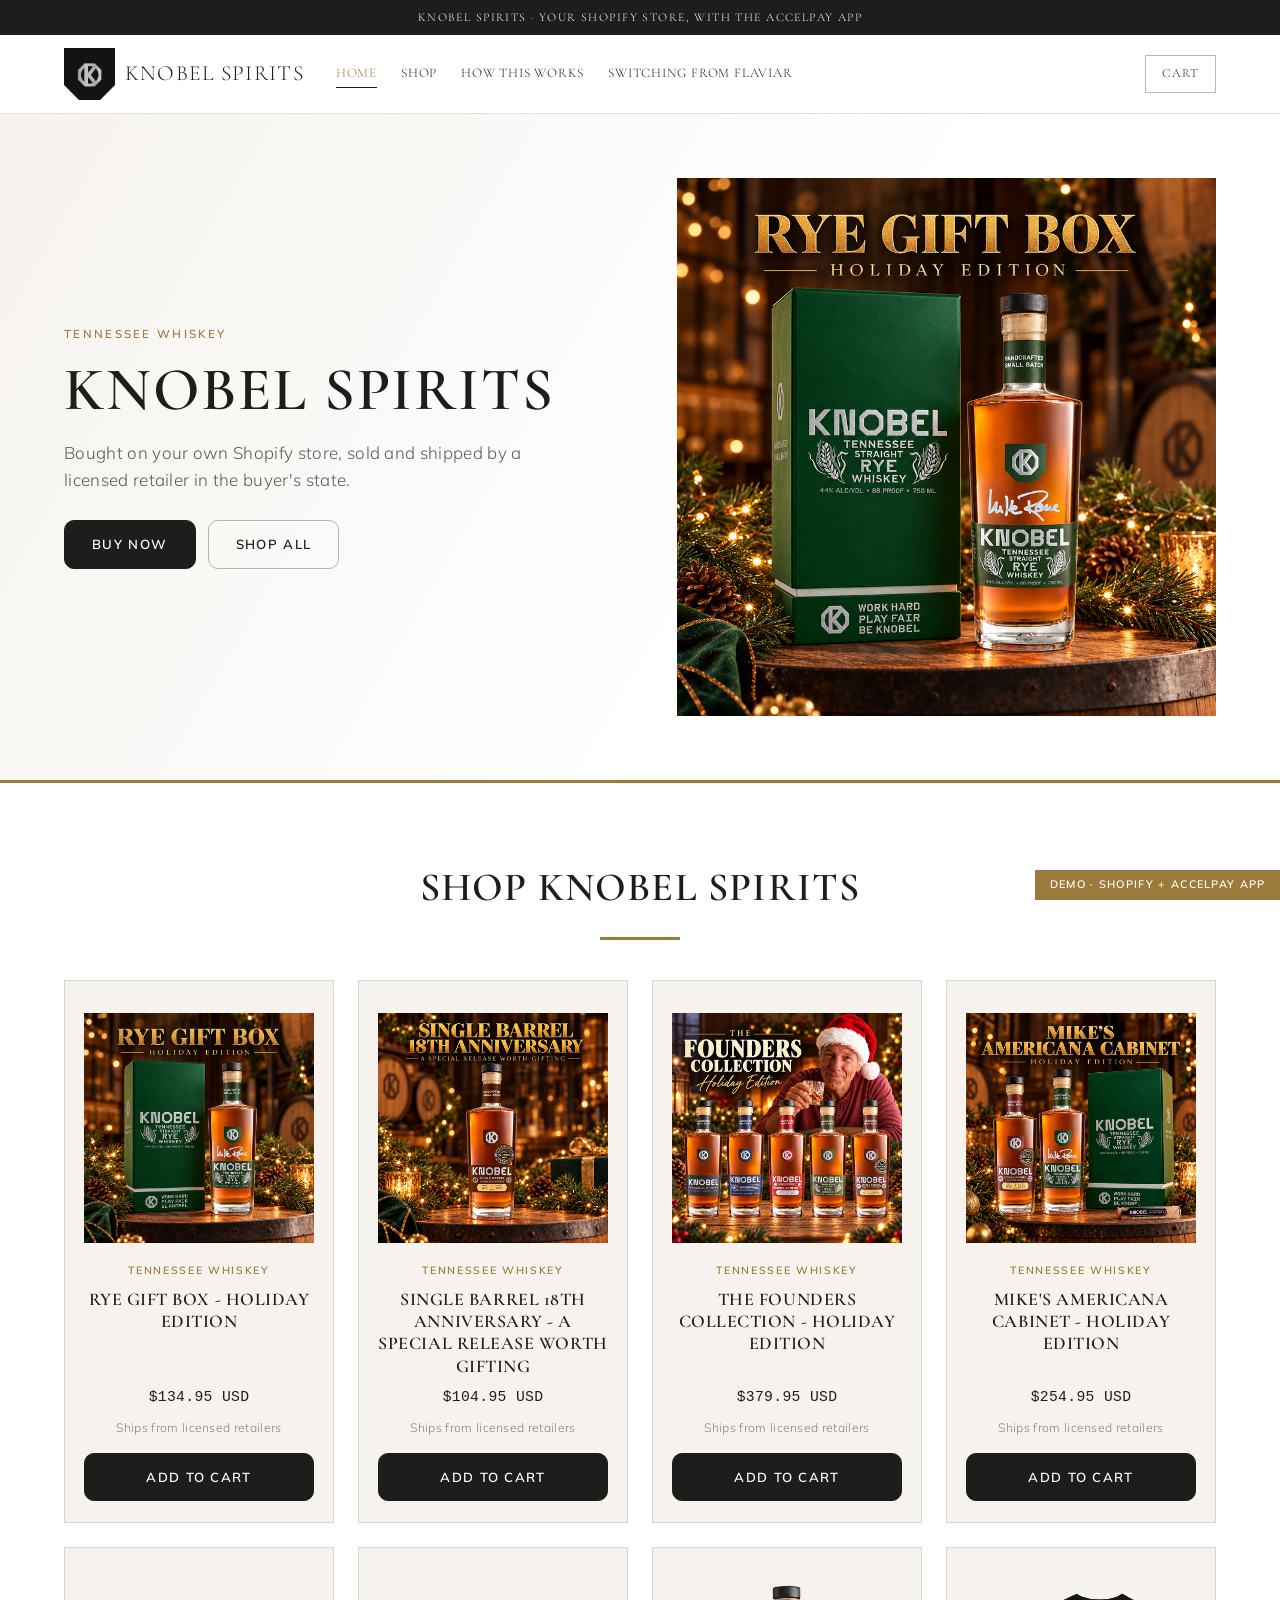
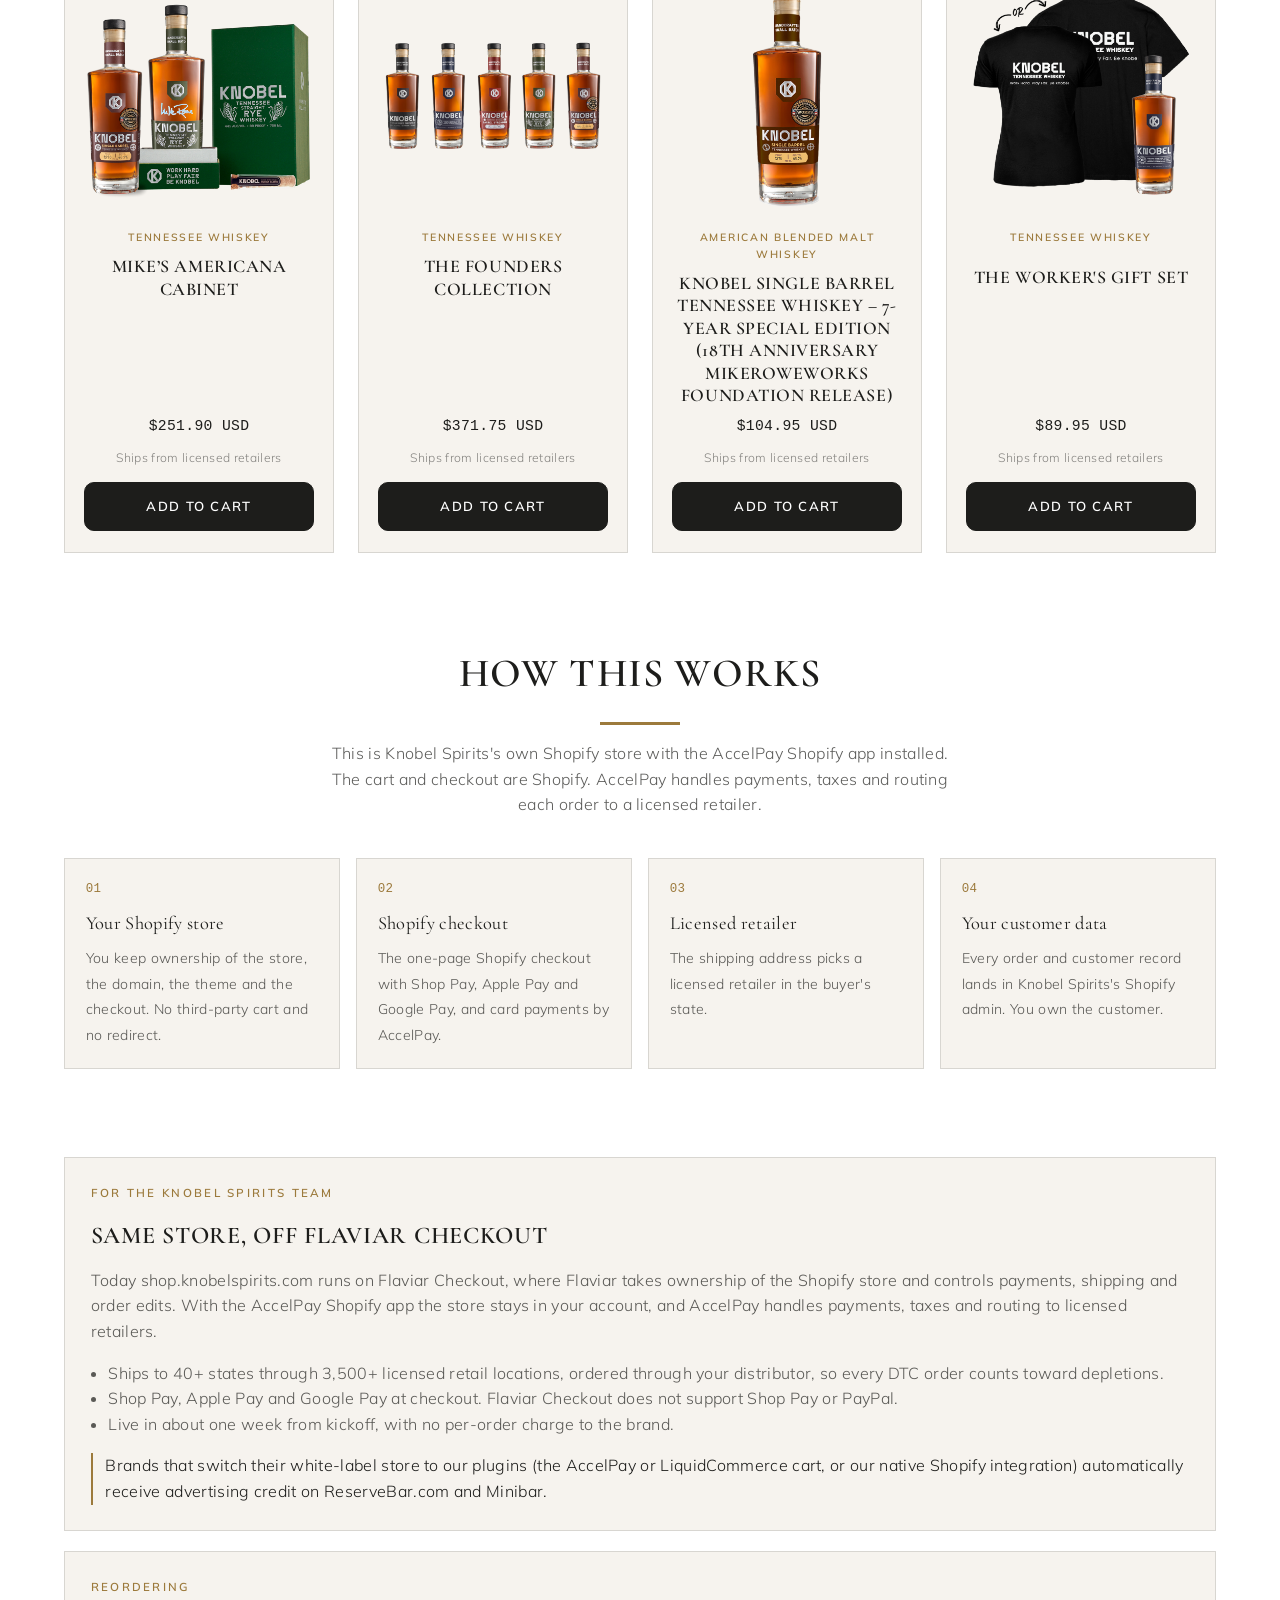
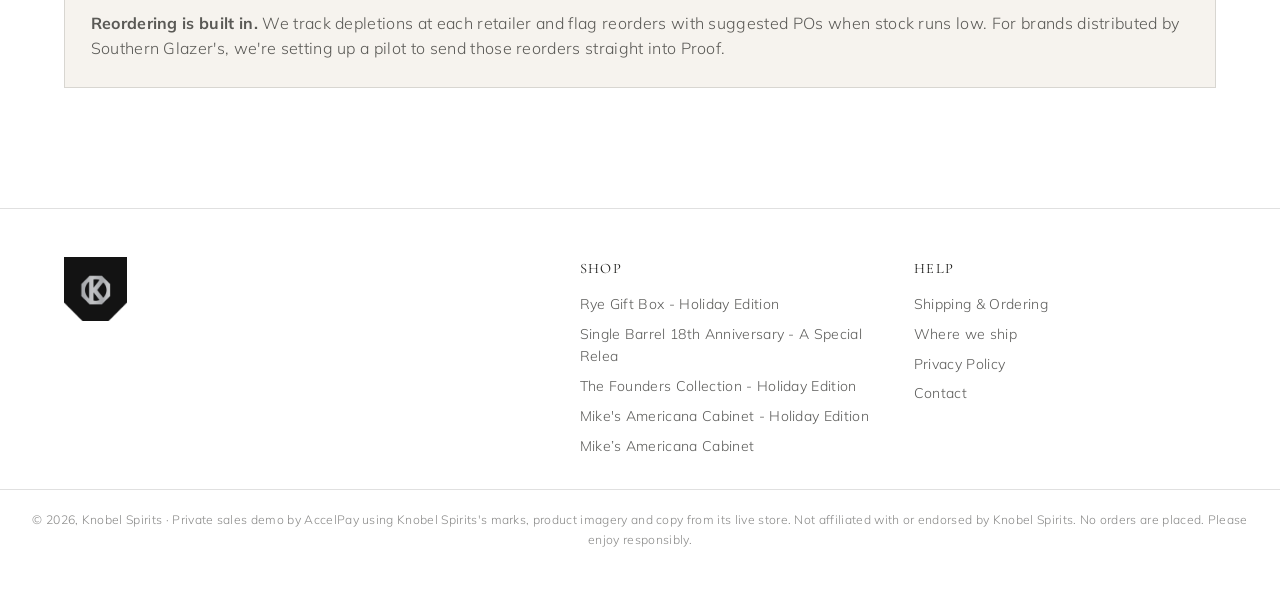
==== index.html @ a83100c0 "Flaviar switch demo, Nov 2026" ====
<!doctype html>
<html lang="en">
<head>
<meta charset="utf-8">
<meta name="viewport" content="width=device-width,initial-scale=1">
<title>Knobel Spirits | AccelPay demo</title>
<meta name="robots" content="noindex,nofollow">
<link rel="icon" href="assets/logo.png">
<link rel="preconnect" href="https://fonts.googleapis.com">
<link rel="preconnect" href="https://fonts.gstatic.com" crossorigin>
<link rel="stylesheet" href="https://fonts.googleapis.com/css2?family=Cormorant+Garamond:wght@500;600;700&family=Mulish:wght@300;400;600;700&display=swap">
<link rel="stylesheet" href="styles.css?v=1">
</head>
<body>
<div class="announce">Knobel Spirits &middot; your Shopify store, with the AccelPay app</div>
<header class="top">
  <div class="hdr">
    <a href="index.html" class="brand-link"><img class="logo" src="assets/logo.png" alt="Knobel Spirits"><span class="wordmark">Knobel Spirits</span></a>
    <nav class="main">
      <a href="index.html" aria-current="page">Home</a><a href="index.html#shop">Shop</a><a href="index.html#how">How this works</a><a href="index.html#switch">Switching from Flaviar</a>
    </nav>
    <div class="hdr-actions">
      <button class="burger" id="burger" aria-label="Menu">&#9776;</button>
      <button class="cart-pill" data-cart-toggle aria-label="Open cart">
        <span class="lbl">Cart</span>
        <span class="count" data-cart-count hidden>0</span>
      </button>
    </div>
  </div>
</header>

<section class="hero">
  <div class="hero-inner">
    <div>
      <div class="eyebrow">Tennessee whiskey</div>
      <h1>Knobel Spirits</h1>
      <p> Bought on your own Shopify store, sold and shipped by a licensed retailer in the buyer's state.</p>
      <div style="display:flex;gap:.75rem;flex-wrap:wrap"><a class="btn" href="product.html?p=rye-gift-box-holiday-edition-1">Buy now</a><a class="btn ghost" href="#shop">Shop all</a></div>
    </div>
    <div class="shot"><img src="assets/p-rye-gift-box-holiday-edition-1.png" alt="Rye Gift Box - Holiday Edition"></div>
  </div>
</section>

<section class="band" id="shop">
  <div class="section-head">
    <h2>Shop Knobel Spirits</h2>
    <div class="rule"></div>
    <p style="font-size:.9rem;color:var(--muted)"></p>
  </div>
  <div class="grid" id="collection-grid"></div>
</section>

<section class="band" id="how" style="padding-top:1rem">
  <div class="section-head">
    <h2>How this works</h2>
    <div class="rule"></div>
    <p>This is Knobel Spirits's own Shopify store with the AccelPay Shopify app installed. The cart and checkout are Shopify. AccelPay handles payments, taxes and routing each order to a licensed retailer.</p>
  </div>
  <div class="how">
    <div class="step"><span class="n">01</span><b>Your Shopify store</b><span>You keep ownership of the store, the domain, the theme and the checkout. No third-party cart and no redirect.</span></div>
    <div class="step"><span class="n">02</span><b>Shopify checkout</b><span>The one-page Shopify checkout with Shop Pay, Apple Pay and Google Pay, and card payments by AccelPay.</span></div>
    <div class="step"><span class="n">03</span><b>Licensed retailer</b><span>The shipping address picks a licensed retailer in the buyer's state.</span></div>
    <div class="step"><span class="n">04</span><b>Your customer data</b><span>Every order and customer record lands in Knobel Spirits's Shopify admin. You own the customer.</span></div>
  </div>
</section>

<section class="band" id="switch" style="padding-top:1rem">
  <div class="panel">
    <div class="eyebrow">For the Knobel Spirits team</div>
    <h2>Same store, off Flaviar Checkout</h2>
    <p style="margin:0 0 1rem">Today shop.knobelspirits.com runs on Flaviar Checkout, where Flaviar takes ownership of the Shopify store and controls payments, shipping and order edits. With the AccelPay Shopify app the store stays in your account, and AccelPay handles payments, taxes and routing to licensed retailers.</p>
    <ul style="margin:0 0 1rem;padding-left:1.1rem"><li>Ships to 40+ states through 3,500+ licensed retail locations, ordered through your distributor, so every DTC order counts toward depletions.</li><li>Shop Pay, Apple Pay and Google Pay at checkout. Flaviar Checkout does not support Shop Pay or PayPal.</li><li>Live in about one week from kickoff, with no per-order charge to the brand.</li></ul>
    <p class="credit">Brands that switch their white-label store to our plugins (the AccelPay or LiquidCommerce cart, or our native Shopify integration) automatically receive advertising credit on ReserveBar.com and Minibar.</p>
  </div>
  <div class="panel">
    <div class="eyebrow">Reordering</div>
    <p style="margin:0" class="reorder"><b>Reordering is built in.</b> We track depletions at each retailer and flag reorders with suggested POs when stock runs low. For brands distributed by Southern Glazer's, we're setting up a pilot to send those reorders straight into Proof.</p>
  </div>
</section>
<footer class="site">
  <div class="ft">
    <div>
      <img src="assets/logo.png" alt="Knobel Spirits" style="height:64px;width:auto">
      <p style="font-size:.86rem;margin-top:1rem;max-width:24rem;color:var(--muted)"></p>
    </div>
    <div><h4>Shop</h4><ul><li><a href="product.html?p=rye-gift-box-holiday-edition-1">Rye Gift Box - Holiday Edition</a></li><li><a href="product.html?p=single-barrel-18th-anniversary-a-special">Single Barrel 18th Anniversary - A Special Relea</a></li><li><a href="product.html?p=the-founders-collection-holiday-edition-">The Founders Collection - Holiday Edition</a></li><li><a href="product.html?p=mikes-americana-cabinet-holiday-edition-">Mike&#x27;s Americana Cabinet - Holiday Edition</a></li><li><a href="product.html?p=mike-s-americana-cabinet">Mike’s Americana Cabinet</a></li></ul></div>
    <div><h4>Help</h4><ul>
      <li><a href="index.html#how">Shipping &amp; Ordering</a></li>
      <li><a href="index.html#how">Where we ship</a></li>
      <li><a href="#">Privacy Policy</a></li>
      <li><a href="#">Contact</a></li></ul></div>
  </div>
  <div class="legal-row">
    &copy; 2026, Knobel Spirits &middot; Private sales demo by AccelPay using Knobel Spirits's marks, product imagery and copy from its live store. Not affiliated with or endorsed by Knobel Spirits.
    No orders are placed. Please enjoy responsibly.
  </div>
</footer>

<div class="scrim" id="scrim"></div>
<aside class="drawer" id="drawer" aria-label="Your cart">
  <div class="dh"><h2>Your cart</h2><button class="x" id="drawer-close" aria-label="Close">&times;</button></div>
  <div class="cols"><span>Product</span><span>Total</span></div>
  <div class="items" id="drawer-items"></div>
  <div class="df" id="drawer-foot"></div>
</aside>
<div class="ribbon">Demo &middot; Shopify + AccelPay app</div>
<script src="data.js?v=1"></script>
<script src="app.js?v=1"></script>
</body>
</html>
---- styles.css ----
/* Knobel Spirits x AccelPay demo. Base: woodsonwhiskey-accelpay-demo. */

:root {
  --black: #ffffff; --panel: #f6f3ee; --panel-2: #ece7df; --ink: #1d1d1b;
  --muted: rgba(29,29,27,.72); --muted-2: rgba(29,29,27,.52); --line: rgba(0,0,0,.12); --line-2: rgba(0,0,0,.28);
  --gold: #1d1d1b; --gold-hi: #9c7a3c; --gold-soft: rgba(0,0,0,.05); --green: #2f6b4f; --red: #c00000;
  --head: #1d1d1b; --btn-ink: #ffffff; --img-bg: #f6f3ee; --drawer-bg: #ffffff; --ann-bg: #1d1d1b; --ann-ink: #ffffff; --co-head-bg: #ffffff;
  --serif: "Cormorant Garamond", Georgia, serif; --sans: "Mulish", -apple-system, BlinkMacSystemFont, "Helvetica Neue", Arial, sans-serif;
  --mono: ui-monospace, SFMono-Regular, Menlo, monospace; --maxw: 1200px; --btn-radius: 10px;
  --cart-glyph: url("data:image/svg+xml;utf8,<svg xmlns='http://www.w3.org/2000/svg' viewBox='0 0 24 24' fill='none' stroke='black' stroke-width='2' stroke-linecap='round' stroke-linejoin='round'><path d='M6 2 3 6v14a2 2 0 0 0 2 2h14a2 2 0 0 0 2-2V6l-3-4z'/><path d='M3 6h18'/><path d='M16 10a4 4 0 0 1-8 0'/></svg>");
}

* { box-sizing: border-box; }
html { scroll-behavior: smooth; }
body {
  margin: 0; background: var(--black); color: var(--ink);
  font-family: var(--sans); font-weight: 300; font-size: 16px; line-height: 1.6;
  letter-spacing: .02em; -webkit-font-smoothing: antialiased;
}
img { max-width: 100%; display: block; }
a { color: inherit; }
button { font: inherit; cursor: pointer; color: inherit; }
:focus-visible { outline: 2px solid var(--gold); outline-offset: 2px; }

/* ---------------------------------------------------------------- header */
.announce {
  background: var(--ann-bg); color: var(--ann-ink); text-align: center;
  font-family: var(--serif); font-size: .74rem; letter-spacing: .12em;
  text-transform: uppercase; padding: .5rem 1rem;
}
header.top { position: sticky; top: 0; z-index: 60; background: var(--black); border-bottom: 1px solid var(--line); }
.hdr { max-width: var(--maxw); margin: 0 auto; padding: .8rem 1.5rem; display: flex; align-items: center; gap: 2rem; }
.hdr img.logo { height: 62px; width: auto; }
nav.main { display: flex; gap: 1.5rem; flex-wrap: wrap; }
nav.main a {
  font-family: var(--serif); font-size: .82rem; letter-spacing: .06em; text-transform: uppercase;
  text-decoration: none; color: var(--head); padding: .2rem 0; border-bottom: 1px solid transparent;
}
nav.main a:hover, nav.main a[aria-current] { color: var(--gold-hi); border-bottom-color: var(--gold); }
.hdr-actions { margin-left: auto; display: flex; align-items: center; gap: .75rem; }
.cart-pill {
  display: inline-flex; align-items: center; gap: .5rem; background: transparent;
  border: 1px solid var(--line-2); color: var(--head); padding: .5rem 1rem;
  font-family: var(--serif); font-size: .78rem; letter-spacing: .08em; text-transform: uppercase;
}
.cart-pill:hover { border-color: var(--gold); color: var(--gold-hi); }
.cart-pill .count {
  background: var(--gold); color: var(--btn-ink); min-width: 1.35rem; height: 1.35rem; border-radius: 999px;
  display: inline-grid; place-items: center; font-family: var(--mono); font-size: .7rem; padding: 0 .3rem;
}
.cart-pill .count[hidden] { display: none; }
.burger { display: none; background: none; border: none; font-size: 1.5rem; line-height: 1; color: var(--head); }

/* ---------------------------------------------------------------- type + buttons */
.eyebrow { font-family: var(--sans); font-size: .72rem; font-weight: 600; letter-spacing: .2em; text-transform: uppercase; color: var(--gold-hi); margin-bottom: .9rem; }
h1, h2, h3 { font-family: var(--serif); font-weight: 400; letter-spacing: .03em; }
.rule { width: 190px; height: 2px; margin: 1.1rem auto 0; background: linear-gradient(90deg, transparent, var(--gold), transparent); }

.btn {
  display: inline-flex; align-items: center; justify-content: center; gap: .5rem;
  background: var(--gold); color: var(--btn-ink); border: 1px solid var(--gold); border-radius: var(--btn-radius, 0);
  padding: .8rem 1.7rem; font-family: var(--sans); font-weight: 600; font-size: .82rem;
  letter-spacing: .1em; text-transform: uppercase; text-decoration: none;
}
.btn:hover { background: var(--gold-hi); border-color: var(--gold-hi); }
.btn.ghost { background: transparent; color: var(--head); border-color: var(--line-2); }
.btn.ghost:hover { border-color: var(--gold); color: var(--gold-hi); }
.btn:disabled { opacity: .4; cursor: not-allowed; }
.btn.block { width: 100%; }

/* ---------------------------------------------------------------- hero */
.hero { position: relative; overflow: hidden; border-bottom: 1px solid var(--line); }
.hero-inner { max-width: var(--maxw); margin: 0 auto; padding: 4rem 1.5rem; display: grid; grid-template-columns: 1.05fr 1fr; gap: 3rem; align-items: center; }
.hero h1 { font-size: clamp(2.3rem, 5.4vw, 3.8rem); line-height: 1.08; margin: 0 0 1rem; text-transform: uppercase; }
.hero p { color: var(--muted); font-size: 1.06rem; margin: 0 0 1.7rem; max-width: 32rem; }
.hero .shot img { width: 100%; max-height: 560px; object-fit: contain; }

/* ---------------------------------------------------------------- sections */
.band { max-width: var(--maxw); margin: 0 auto; padding: 4.5rem 1.5rem; }
.section-head { text-align: center; margin-bottom: 2.5rem; }
.section-head h2 { font-size: clamp(1.8rem, 4vw, 2.5rem); margin: 0; text-transform: uppercase; }
.section-head p { color: var(--muted); margin: 1rem auto 0; max-width: 40rem; }

.grid { display: grid; grid-template-columns: repeat(auto-fill, minmax(240px, 1fr)); gap: 1.5rem; }
.card {
  background: var(--panel); border: 1px solid var(--line); padding: 1.4rem 1.2rem 1.3rem;
  display: flex; flex-direction: column; gap: .55rem; text-align: center; text-decoration: none; color: inherit;
}
.card:hover { border-color: var(--gold); }
.card .shot { height: 250px; display: grid; place-items: center; overflow: hidden; }
.card .shot img { max-height: 250px; width: auto; object-fit: contain; }
.card h3 { font-size: 1.12rem; margin: 0; line-height: 1.25; text-transform: uppercase; min-height: 2.8rem; display: grid; place-items: center; }
.card .tag { font-size: .66rem; font-weight: 600; letter-spacing: .16em; text-transform: uppercase; color: var(--gold-hi); }
.card .price { font-family: var(--mono); font-size: .92rem; margin-top: auto; }
.card .avail { font-size: .76rem; color: var(--muted-2); }

.split { display: grid; grid-template-columns: 1fr 1fr; gap: 3rem; align-items: center; }
.split img { width: 100%; }
.split p { color: var(--muted); }

/* how it works */
.how { display: grid; grid-template-columns: repeat(4, 1fr); gap: 1rem; }
.how .step { border: 1px solid var(--line); padding: 1.3rem; background: var(--panel); }
.how .step b { display: block; font-family: var(--serif); font-weight: 400; font-size: 1.15rem; margin-bottom: .4rem; color: var(--head); }
.how .step span { font-size: .88rem; color: var(--muted); }
.how .step .n { font-family: var(--mono); color: var(--gold-hi); font-size: .78rem; display: block; margin-bottom: .6rem; }

.rb-note {
  display: flex; align-items: center; gap: .75rem; border: 1px solid var(--line); background: var(--panel);
  padding: .7rem .9rem; font-size: .84rem; color: var(--muted);
}
.rb-note b { color: var(--head); font-weight: 600; }
.rb-note a { color: var(--gold-hi); }
.rb-mark { font-family: var(--serif); font-size: .72rem; letter-spacing: .14em; text-transform: uppercase; border: 1px solid var(--gold); color: var(--gold-hi); padding: .2rem .45rem; white-space: nowrap; }

/* ---------------------------------------------------------------- product page (Shopify theme) */
.pdp { display: grid; grid-template-columns: minmax(0,1fr) minmax(0,1fr); gap: 3rem; align-items: start; }
.pdp .gallery { display: flex; flex-direction: column; gap: .8rem; min-width: 0; }
.pdp .gallery .main { background: var(--img-bg); display: grid; place-items: center; min-height: 420px; }
.pdp .gallery .main img { max-height: 560px; width: auto; object-fit: contain; }
.pdp .thumbs { display: flex; gap: .5rem; }
.pdp .thumbs button { width: 64px; height: 64px; border: 1px solid var(--line); background: var(--img-bg); padding: 3px; display: grid; place-items: center; }
.pdp .thumbs button[aria-selected="true"] { border-color: var(--gold); }
.pdp .thumbs img { max-height: 100%; width: auto; }
.pdp .info { display: flex; flex-direction: column; gap: 1rem; min-width: 0; padding-left: 1.5rem; border-left: 1px solid var(--line); }
.pdp h1 { font-size: 2rem; margin: 0; text-transform: uppercase; line-height: 1.15; }
.pdp .price { font-size: 1.05rem; }
.pdp .small { font-size: .8rem; color: var(--muted); }
.pdp .small a { color: var(--gold-hi); }
.pdp .qty-wrap { display: flex; flex-direction: column; gap: .35rem; font-size: .8rem; color: var(--muted); }
.pdp .desc p { color: var(--muted); margin: 0 0 .9rem; font-size: .95rem; }
.pdp .desc b { color: var(--head); font-weight: 600; }
.qty { display: inline-flex; align-items: center; border: 1px solid var(--line-2); width: max-content; }
.qty button { background: none; border: none; width: 2.6rem; min-height: 2.8rem; font-size: 1.1rem; }
.qty span, .qty input { font-family: var(--sans); min-width: 2.2rem; text-align: center; font-size: .95rem; }
.atc { max-width: 380px; }
.fulfil-line { display: flex; gap: .6rem; align-items: flex-start; font-size: .82rem; color: var(--muted); border: 1px solid var(--line); padding: .7rem .8rem; max-width: 460px; }
.fulfil-line img { width: 22px; height: 22px; border-radius: 5px; flex: none; }
.notice { font-size: .85rem; color: var(--muted); border-left: 2px solid var(--gold); padding: .2rem 0 .2rem .75rem; }

/* ---------------------------------------------------------------- Shopify cart drawer (Dawn-style) */
.scrim { position: fixed; inset: 0; background: rgba(0,0,0,.6); opacity: 0; pointer-events: none; transition: opacity .25s; z-index: 90; }
.scrim.on { opacity: 1; pointer-events: auto; }
.drawer { position: fixed; top: 0; right: 0; height: 100%; width: min(420px, 100%); background: var(--drawer-bg); border-left: 1px solid var(--line); z-index: 100; display: flex; flex-direction: column; transform: translateX(100%); transition: transform .28s ease; }
.drawer.on { transform: none; }
.drawer .dh { display: flex; align-items: center; justify-content: space-between; padding: 1.4rem 1.5rem 1rem; }
.drawer .dh h2 { font-size: 1.5rem; margin: 0; }
.drawer .x { background: none; border: none; font-size: 1.7rem; line-height: 1; color: var(--muted); }
.drawer .cols { display: flex; justify-content: space-between; font-size: .66rem; letter-spacing: .12em; text-transform: uppercase; color: var(--muted-2); padding: 0 1.5rem .6rem; border-bottom: 1px solid var(--line); }
.drawer .items { flex: 1; overflow-y: auto; padding: 0 1.5rem; }
.cline { display: grid; grid-template-columns: 76px minmax(0,1fr) auto; gap: 1rem; padding: 1.2rem 0; border-bottom: 1px solid var(--line); }
.cline .im { background: var(--img-bg); display: grid; place-items: center; height: 92px; }
.cline .im img { max-height: 88px; width: auto; }
.cline .nm { font-size: .92rem; line-height: 1.3; }
.cline .pr { font-size: .84rem; color: var(--muted); margin: .2rem 0 .6rem; }
.cline .qrow { display: flex; align-items: center; gap: .6rem; }
.cline .qty button { min-height: 2.2rem; width: 2.2rem; }
.cline .rm { background: none; border: none; color: var(--muted); font-size: 1rem; padding: 0; }
.cline .tot { font-size: .9rem; }
.empty { text-align: center; color: var(--muted); padding: 3rem 1rem; }
.drawer .df { border-top: 1px solid var(--line); padding: 1.2rem 1.5rem 1.5rem; display: flex; flex-direction: column; gap: .7rem; }
.drawer .df .est { display: flex; justify-content: space-between; font-size: 1rem; }
.drawer .df .small { font-size: .78rem; color: var(--muted); }

/* ---------------------------------------------------------------- Shopify one-page checkout */
body.co { background: #fff; color: #141414; font-family: -apple-system, BlinkMacSystemFont, "Segoe UI", Roboto, "Helvetica Neue", Arial, sans-serif; font-weight: 400; letter-spacing: 0; }
.co-head { border-bottom: 1px solid #dedede; background: var(--co-head-bg); }
.co-head .in { max-width: 1100px; margin: 0 auto; padding: .9rem 1.5rem; display: flex; align-items: center; justify-content: space-between; }
.co-head img { height: 54px; width: auto; }
.co-head a.bag { color: var(--gold-hi); font-size: .85rem; text-decoration: none; }
.checkout { display: grid; grid-template-columns: minmax(0,1.15fr) minmax(0,1fr); min-height: calc(100vh - 80px); }
.co-left { padding: 2.2rem clamp(1rem, 4vw, 3.5rem); min-width: 0; }
.co-left .inner { max-width: 560px; margin-left: auto; }
.co-right { background: #f5f5f5; border-left: 1px solid #dedede; padding: 2.2rem clamp(1rem, 3vw, 3rem); min-width: 0; }
.co-right .inner { max-width: 440px; position: sticky; top: 1.5rem; }
.co-h { font-size: 1.3rem; font-weight: 600; margin: 1.8rem 0 .8rem; display: flex; align-items: baseline; justify-content: space-between; gap: 1rem; }
.co-h:first-child { margin-top: 0; }
.co-h small { font-size: .82rem; font-weight: 400; color: #707070; }
.co-field { width: 100%; border: 1px solid #d9d9d9; border-radius: 5px; padding: .85rem .8rem; font: inherit; font-size: .92rem; margin-bottom: .7rem; background: #fff; color: #141414; min-width: 0; }
.co-field:focus { outline: none; border-color: #000; box-shadow: 0 0 0 1px #000; }
.co-row { display: grid; grid-template-columns: 1fr 1fr; gap: .7rem; }
.co-row3 { display: grid; grid-template-columns: 1.3fr 1fr 1fr; gap: .7rem; }
.co-chk { display: flex; gap: .55rem; align-items: center; font-size: .86rem; margin: .1rem 0 .4rem; }
.co-chk input { accent-color: #000; width: 16px; height: 16px; }
.co-empty { background: #f5f5f5; border-radius: 5px; padding: 1rem; font-size: .88rem; color: #707070; }
.rates { border: 1px solid #d9d9d9; border-radius: 5px; overflow: hidden; }
.rate { display: flex; align-items: center; gap: .8rem; padding: .95rem .9rem; border-bottom: 1px solid #d9d9d9; cursor: pointer; }
.rate:last-child { border-bottom: none; }
.rate.on { background: #f6f3ec; box-shadow: inset 0 0 0 1px #000; }
.rate input { accent-color: #000; width: 17px; height: 17px; flex: none; }
.rate .ic { width: 30px; height: 30px; border-radius: 7px; flex: none; }
.rate .t { flex: 1; min-width: 0; font-size: .9rem; }
.rate .t span { display: block; color: #707070; font-size: .8rem; margin-top: .1rem; }
.rate .p { font-size: .9rem; font-weight: 600; white-space: nowrap; }
.callout { display: flex; gap: .55rem; align-items: flex-start; font-size: .78rem; color: #5b4a26; background: #f6f1e6; border: 1px solid #e6dcc6; border-radius: 5px; padding: .6rem .75rem; margin-top: .7rem; }
.callout b { font-weight: 600; }
.callout .dot { width: 8px; height: 8px; border-radius: 50%; background: var(--gold); flex: none; margin-top: .35rem; }
.pay-box { border: 1px solid #d9d9d9; border-radius: 5px; overflow: hidden; }
.pay-box .ph { display: flex; justify-content: space-between; align-items: center; background: #f6f3ec; padding: .85rem .9rem; border-bottom: 1px solid #d9d9d9; font-size: .9rem; box-shadow: inset 0 0 0 1px #000; }
.pay-box .ph .cards { display: flex; gap: .3rem; }
.pay-box .ph .cards span { font-size: .62rem; font-weight: 700; border: 1px solid #cfcfcf; border-radius: 3px; padding: .1rem .3rem; background: #fff; color: #333; }
.pay-box .pb { padding: .9rem; background: #fafafa; }
.pay-btn { width: 100%; background: #000; color: #fff; border: none; border-radius: 5px; padding: 1.1rem; font-size: 1.05rem; font-weight: 600; margin-top: 1.2rem; }
.pay-btn:disabled { opacity: .4; cursor: not-allowed; }
.co-legal { font-size: .76rem; color: #707070; margin-top: .9rem; }
.co-links { display: flex; gap: 1rem; flex-wrap: wrap; font-size: .76rem; color: #707070; border-top: 1px solid #e3e3e3; margin-top: 2rem; padding-top: 1rem; }
.os-item { display: flex; gap: .9rem; align-items: center; padding: .4rem 0 1rem; }
.os-item .im { width: 64px; height: 64px; border: 1px solid #dedede; border-radius: 8px; background: var(--img-bg); position: relative; display: grid; place-items: center; padding: 4px; flex: none; }
.os-item .im img { max-height: 100%; width: auto; }
.os-item .im .q { position: absolute; top: -9px; right: -9px; background: #666; color: #fff; min-width: 21px; height: 21px; border-radius: 11px; font-size: .74rem; display: grid; place-items: center; padding: 0 5px; }
.os-item .nm { flex: 1; min-width: 0; font-size: .88rem; }
.os-item .nm span { display: block; color: #707070; font-size: .78rem; }
.os-item .pr { font-size: .88rem; }
.os-disc { display: flex; gap: .6rem; margin: .6rem 0 1.2rem; }
.os-disc input { flex: 1; min-width: 0; border: 1px solid #d9d9d9; border-radius: 5px; padding: .8rem; font: inherit; font-size: .9rem; }
.os-disc button { border: 1px solid #d9d9d9; background: #ececec; color: #777; border-radius: 5px; padding: 0 1.1rem; font-weight: 600; }
.os-line { display: flex; justify-content: space-between; font-size: .88rem; padding: .3rem 0; gap: 1rem; }
.os-line .m { color: #555; }
.os-line.total { font-size: 1.2rem; font-weight: 600; padding-top: .8rem; }
.os-line.total small { font-size: .74rem; color: #707070; font-weight: 400; margin-right: .4rem; }
.thanks { max-width: 600px; margin: 0 auto; padding: 4rem 1.5rem; text-align: center; }
.thanks h1 { font-size: 2rem; margin: 0 0 .5rem; font-weight: 600; font-family: inherit; letter-spacing: 0; }
.thanks p { color: #555; }
.thanks .num { font-family: var(--mono); color: #000; }

/* express checkout buttons (Shopify accelerated checkout) */
.xpay { display: grid; grid-template-columns: repeat(3, minmax(0,1fr)); gap: .5rem; }
.xpay .xb { height: 42px; border: none; border-radius: 5px; display: flex; align-items: center; justify-content: center; gap: .15rem; font-family: -apple-system, BlinkMacSystemFont, "Segoe UI", Roboto, Arial, sans-serif; font-size: 1.05rem; color: #fff; letter-spacing: 0; text-transform: none; }
.xpay.big .xb { height: 48px; }
.xpay .xb span { font-weight: 500; }
.xpay .shop { background: #5a31f4; }
.xpay .shop b { font-weight: 800; font-style: italic; letter-spacing: -.02em; margin-right: .1rem; }
.xpay .apple { background: #000; border: 1px solid #333; }
.xpay .google { background: #000; border: 1px solid #333; }
.xpay .google .g { font-weight: 700; background: linear-gradient(90deg,#4285f4,#ea4335,#fbbc05,#34a853); -webkit-background-clip: text; background-clip: text; color: transparent; margin-right: .15rem; }
.xp-title { text-align: center; font-size: .85rem; color: #707070; margin-bottom: .6rem; }
.or { display: flex; align-items: center; gap: .8rem; color: #707070; font-size: .78rem; margin: 1.4rem 0 .6rem; }
.or::before, .or::after { content: ""; flex: 1; height: 1px; background: #dedede; }

/* panel on the home page */
.panel { background: var(--panel); border: 1px solid var(--line); padding: 1.6rem; }
.panel + .panel { margin-top: 1.25rem; }
.panel h2 { margin: 0 0 .8rem; font-size: 1.5rem; text-transform: uppercase; }
.panel p, .panel li { color: var(--muted); }
.panel .credit { border-left: 2px solid var(--gold); padding-left: .8rem; margin: 0; color: var(--ink); }

/* ---------------------------------------------------------------- footer */
footer.site { border-top: 1px solid var(--line); margin-top: 3rem; }
.ft { max-width: var(--maxw); margin: 0 auto; padding: 3rem 1.5rem 2rem; display: grid; grid-template-columns: 1.6fr 1fr 1fr; gap: 2rem; }
.ft h4 { font-family: var(--serif); font-weight: 400; font-size: .9rem; letter-spacing: .1em; text-transform: uppercase; color: var(--head); margin: 0 0 .8rem; }
.ft ul { list-style: none; margin: 0; padding: 0; display: flex; flex-direction: column; gap: .45rem; font-size: .88rem; color: var(--muted); }
.ft a { text-decoration: none; }
.ft a:hover { color: var(--gold-hi); }
.legal-row { border-top: 1px solid var(--line); padding: 1.25rem 1.5rem 3rem; text-align: center; font-size: .76rem; color: var(--muted-2); }

.ribbon { position: fixed; right: 0; bottom: 0; z-index: 120; background: var(--gold); color: var(--btn-ink); font-size: .68rem; font-weight: 600; letter-spacing: .12em; text-transform: uppercase; padding: .4rem .9rem; }

/* ---------------------------------------------------------------- responsive */
@media (max-width: 960px) {
  .pdp { grid-template-columns: 1fr; gap: 1.5rem; }
  .pdp .info { padding-left: 0; border-left: 0; }
  .checkout { grid-template-columns: 1fr; }
  .co-right { border-left: 0; border-top: 1px solid #dedede; order: -1; }
  .co-left .inner, .co-right .inner { margin: 0 auto; position: static; }
  .hero-inner, .split { grid-template-columns: 1fr; gap: 2rem; }
  .how { grid-template-columns: 1fr 1fr; }
  .ft { grid-template-columns: 1fr 1fr; }
}
@media (max-width: 720px) {
  .co-row, .co-row3 { grid-template-columns: 1fr; gap: 0; }
  .pdp .gallery .main { min-height: 300px; }
  .pdp .gallery .main img { max-height: 340px; }
  .hdr { padding: .6rem 1rem; gap: .75rem; position: relative; }
  .hdr img.logo { height: 46px; }
  nav.main { display: none; }
  nav.main.open { display: flex; flex-direction: column; position: absolute; top: 100%; left: 0; right: 0; background: var(--black); border-bottom: 1px solid var(--line); padding: 1rem 1.5rem; gap: .9rem; }
  .burger { display: block; }
  .hdr-actions { margin-left: auto; }
  .cart-pill { padding: .5rem .8rem; }
  .cart-pill .lbl { display: none; }
  .cart-pill::before { content: ""; width: 1rem; height: 1rem; flex: none; background: currentColor; -webkit-mask: var(--cart-glyph) center/contain no-repeat; mask: var(--cart-glyph) center/contain no-repeat; }
  .band { padding: 3rem 1rem; }
  .hero-inner { padding: 2.5rem 1rem; }
  .how { grid-template-columns: 1fr; }
  .ft { grid-template-columns: 1fr; padding: 2.5rem 1rem 1.5rem; }
  .rb-note { flex-wrap: wrap; }
}


.brand-link { display: flex; align-items: center; gap: .6rem; text-decoration: none; }
.hdr img.logo { height: 52px; max-width: 200px; object-fit: contain; }
.wordmark { font-family: var(--serif); font-size: 1.35rem; letter-spacing: .06em; text-transform: uppercase; color: var(--head); white-space: nowrap; }
.co-head img { height: 44px; max-width: 200px; object-fit: contain; }
h1, h2, h3 { font-weight: 600; }
.hero { background: linear-gradient(120deg, var(--panel) 0%, var(--black) 60%); border-bottom: 3px solid var(--gold-hi); }
.rule { background: var(--gold-hi); height: 3px; width: 80px; }
.card .shot { background: var(--img-bg); }
.card:hover { border-color: var(--gold-hi); }
.btn:hover, .btn.ghost:hover { filter: brightness(1.15); }
.panel .credit { border-left-color: var(--gold-hi); }
.ribbon { background: var(--gold-hi); color: #fff; }
.cart-pill .count { background: var(--gold-hi); color: #fff; }
.callout .dot { background: var(--gold-hi); }
@media (max-width: 720px) { .wordmark { display: none; } }
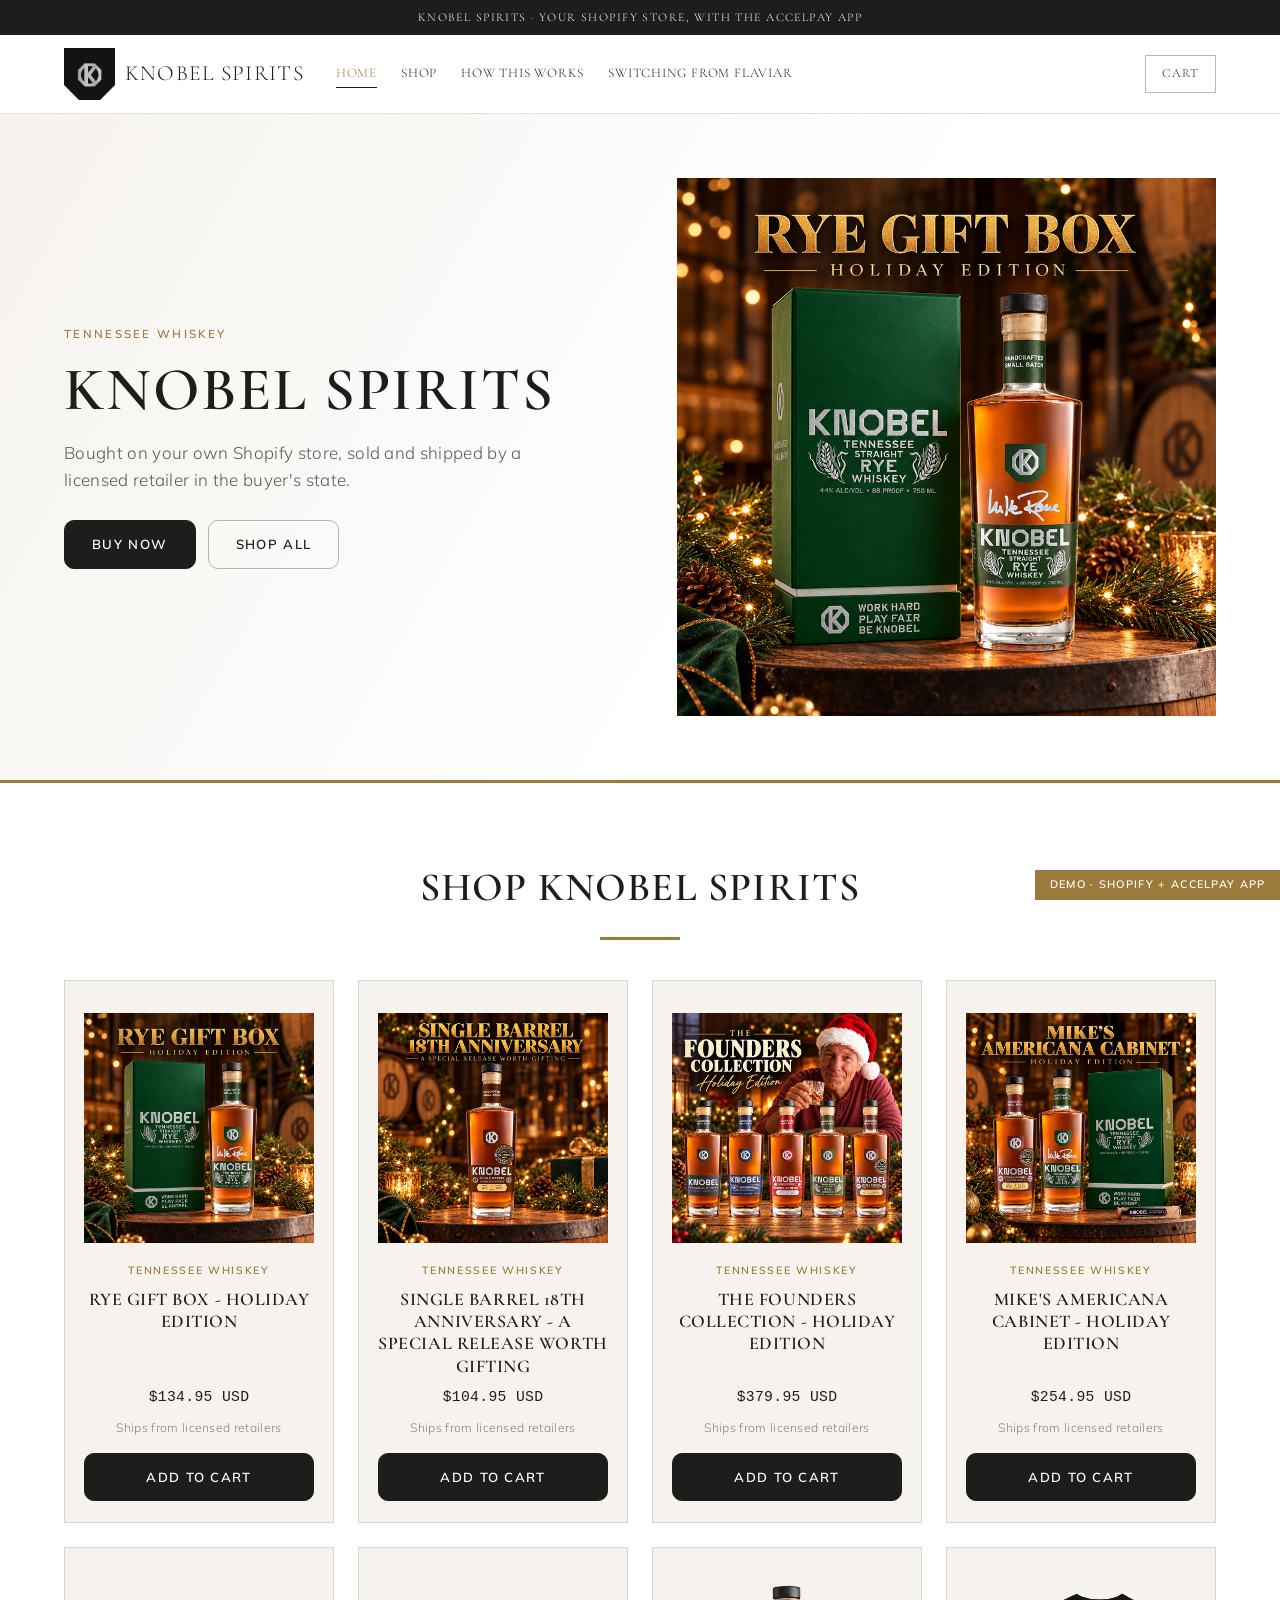
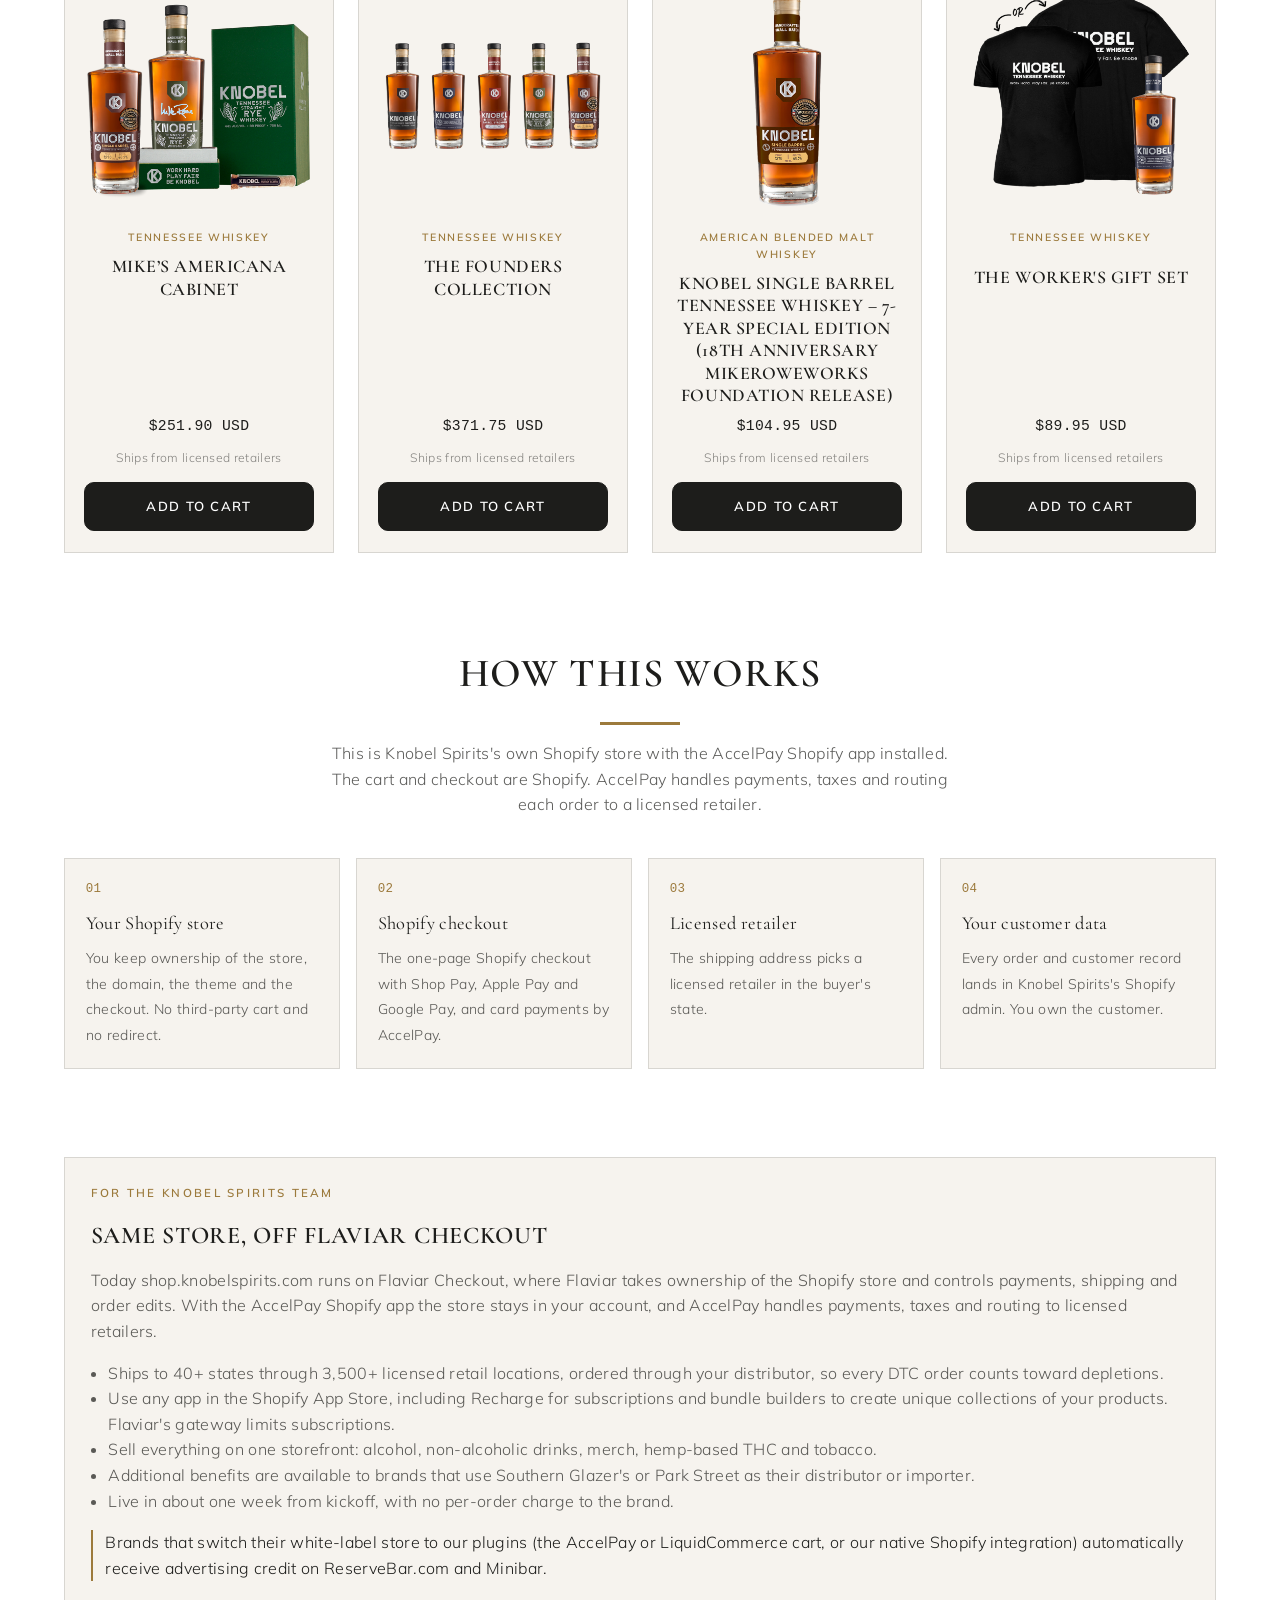
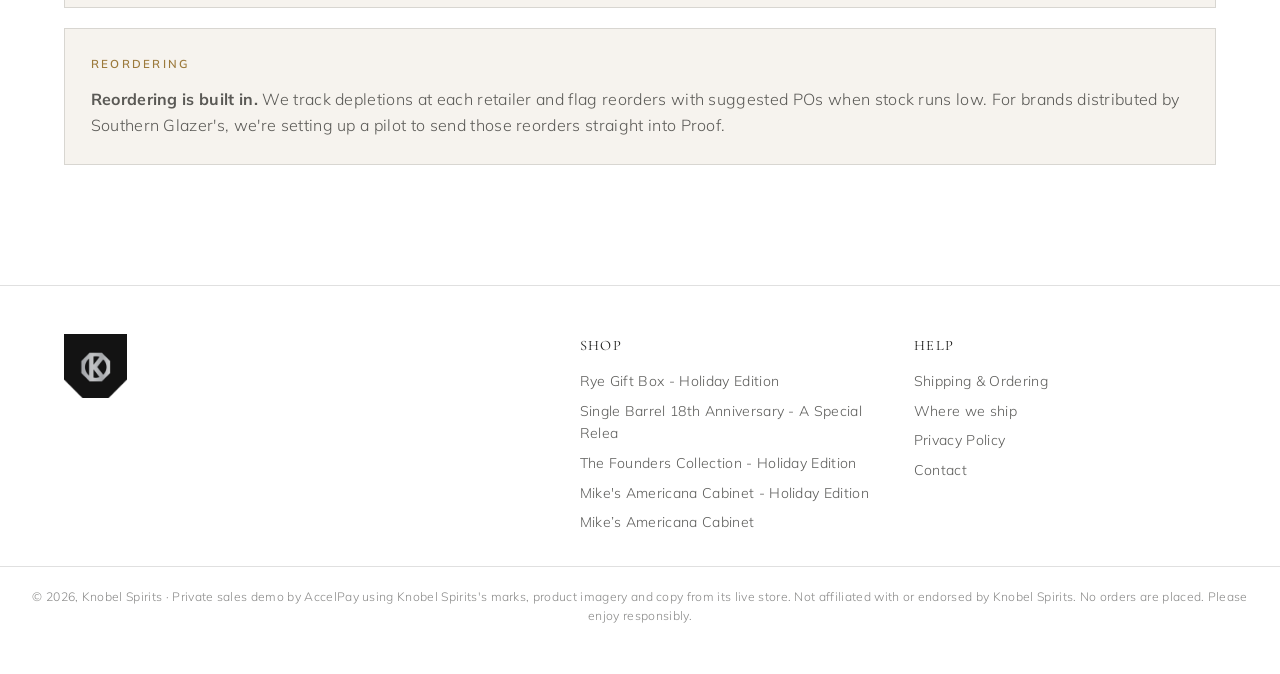
==== commit 5b6da52d: "Update value props: Shopify apps, multi-category, distributor benefits" ====
--- a/index.html
+++ b/index.html
@@ -69,7 +69,7 @@
     <div class="eyebrow">For the Knobel Spirits team</div>
     <h2>Same store, off Flaviar Checkout</h2>
     <p style="margin:0 0 1rem">Today shop.knobelspirits.com runs on Flaviar Checkout, where Flaviar takes ownership of the Shopify store and controls payments, shipping and order edits. With the AccelPay Shopify app the store stays in your account, and AccelPay handles payments, taxes and routing to licensed retailers.</p>
-    <ul style="margin:0 0 1rem;padding-left:1.1rem"><li>Ships to 40+ states through 3,500+ licensed retail locations, ordered through your distributor, so every DTC order counts toward depletions.</li><li>Shop Pay, Apple Pay and Google Pay at checkout. Flaviar Checkout does not support Shop Pay or PayPal.</li><li>Live in about one week from kickoff, with no per-order charge to the brand.</li></ul>
+    <ul style="margin:0 0 1rem;padding-left:1.1rem"><li>Ships to 40+ states through 3,500+ licensed retail locations, ordered through your distributor, so every DTC order counts toward depletions.</li><li>Use any app in the Shopify App Store, including Recharge for subscriptions and bundle builders to create unique collections of your products. Flaviar's gateway limits subscriptions.</li><li>Sell everything on one storefront: alcohol, non-alcoholic drinks, merch, hemp-based THC and tobacco.</li><li>Additional benefits are available to brands that use Southern Glazer's or Park Street as their distributor or importer.</li><li>Live in about one week from kickoff, with no per-order charge to the brand.</li></ul>
     <p class="credit">Brands that switch their white-label store to our plugins (the AccelPay or LiquidCommerce cart, or our native Shopify integration) automatically receive advertising credit on ReserveBar.com and Minibar.</p>
   </div>
   <div class="panel">
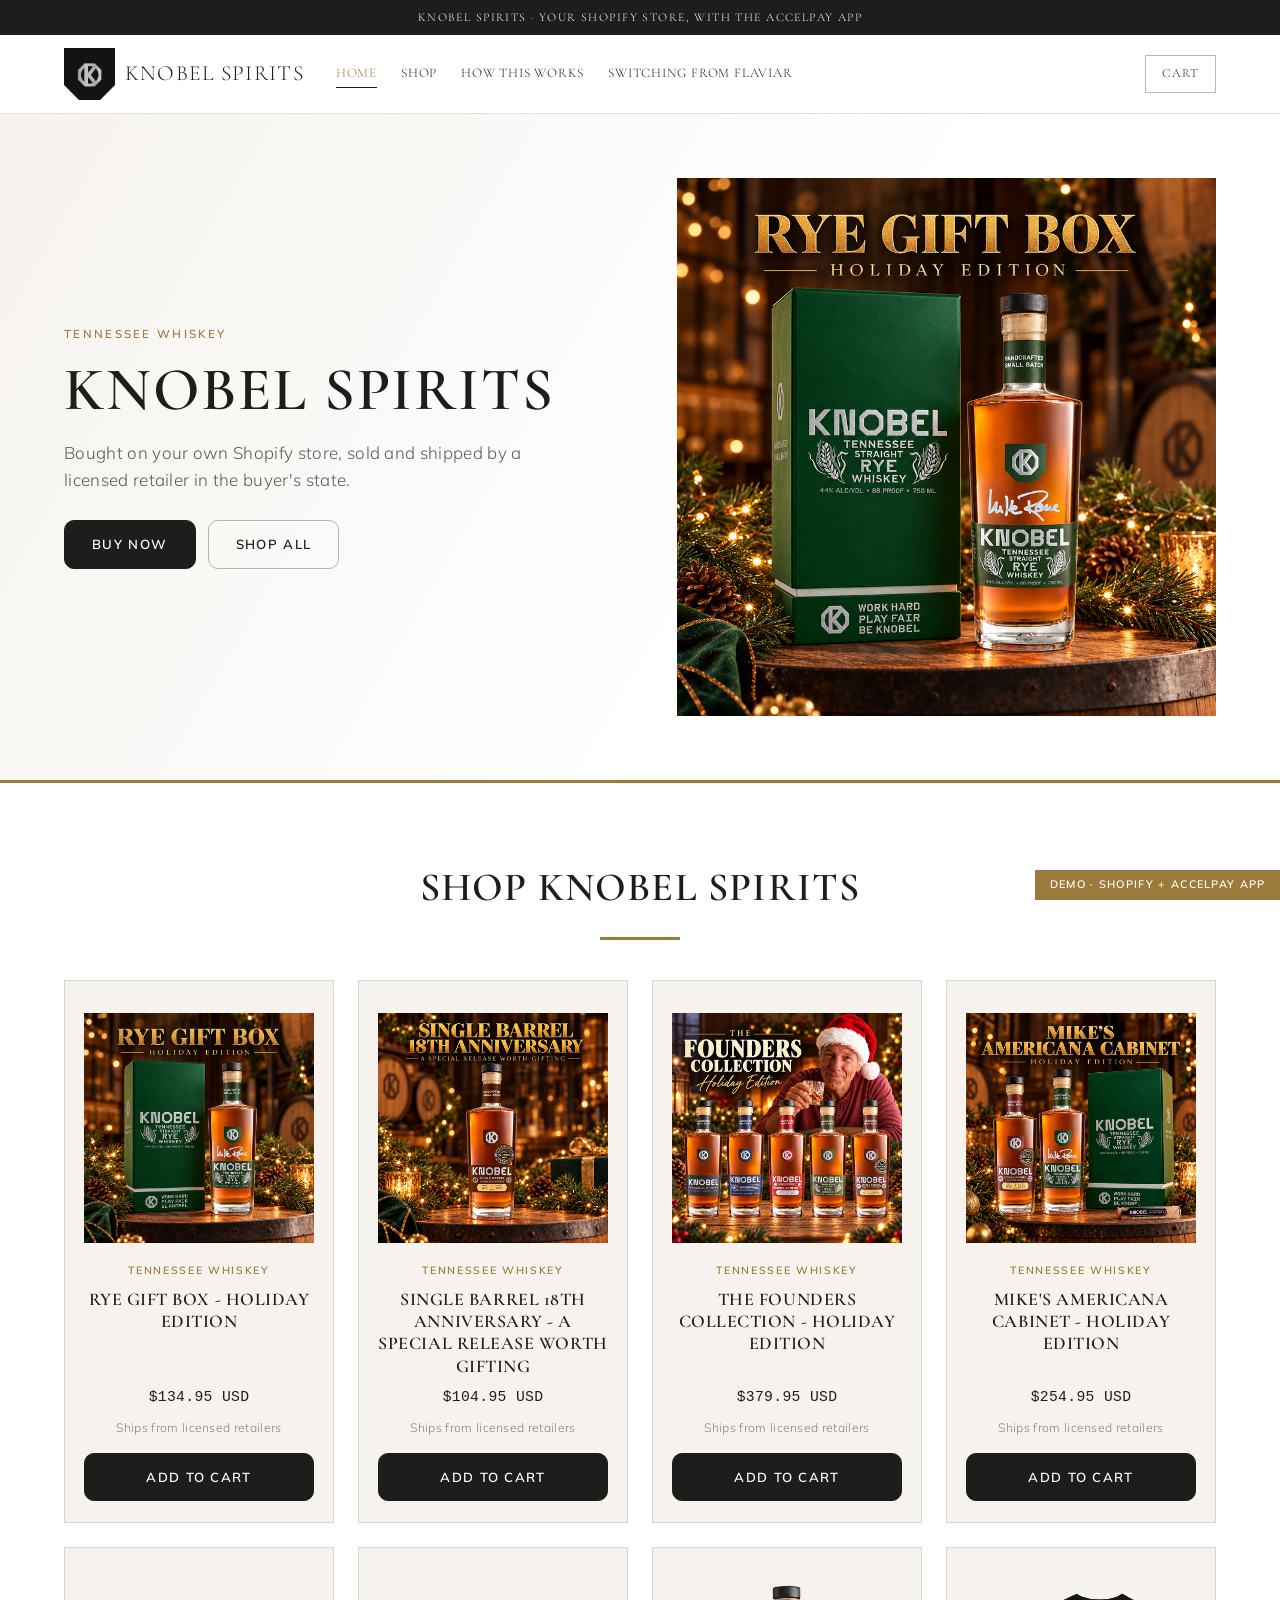
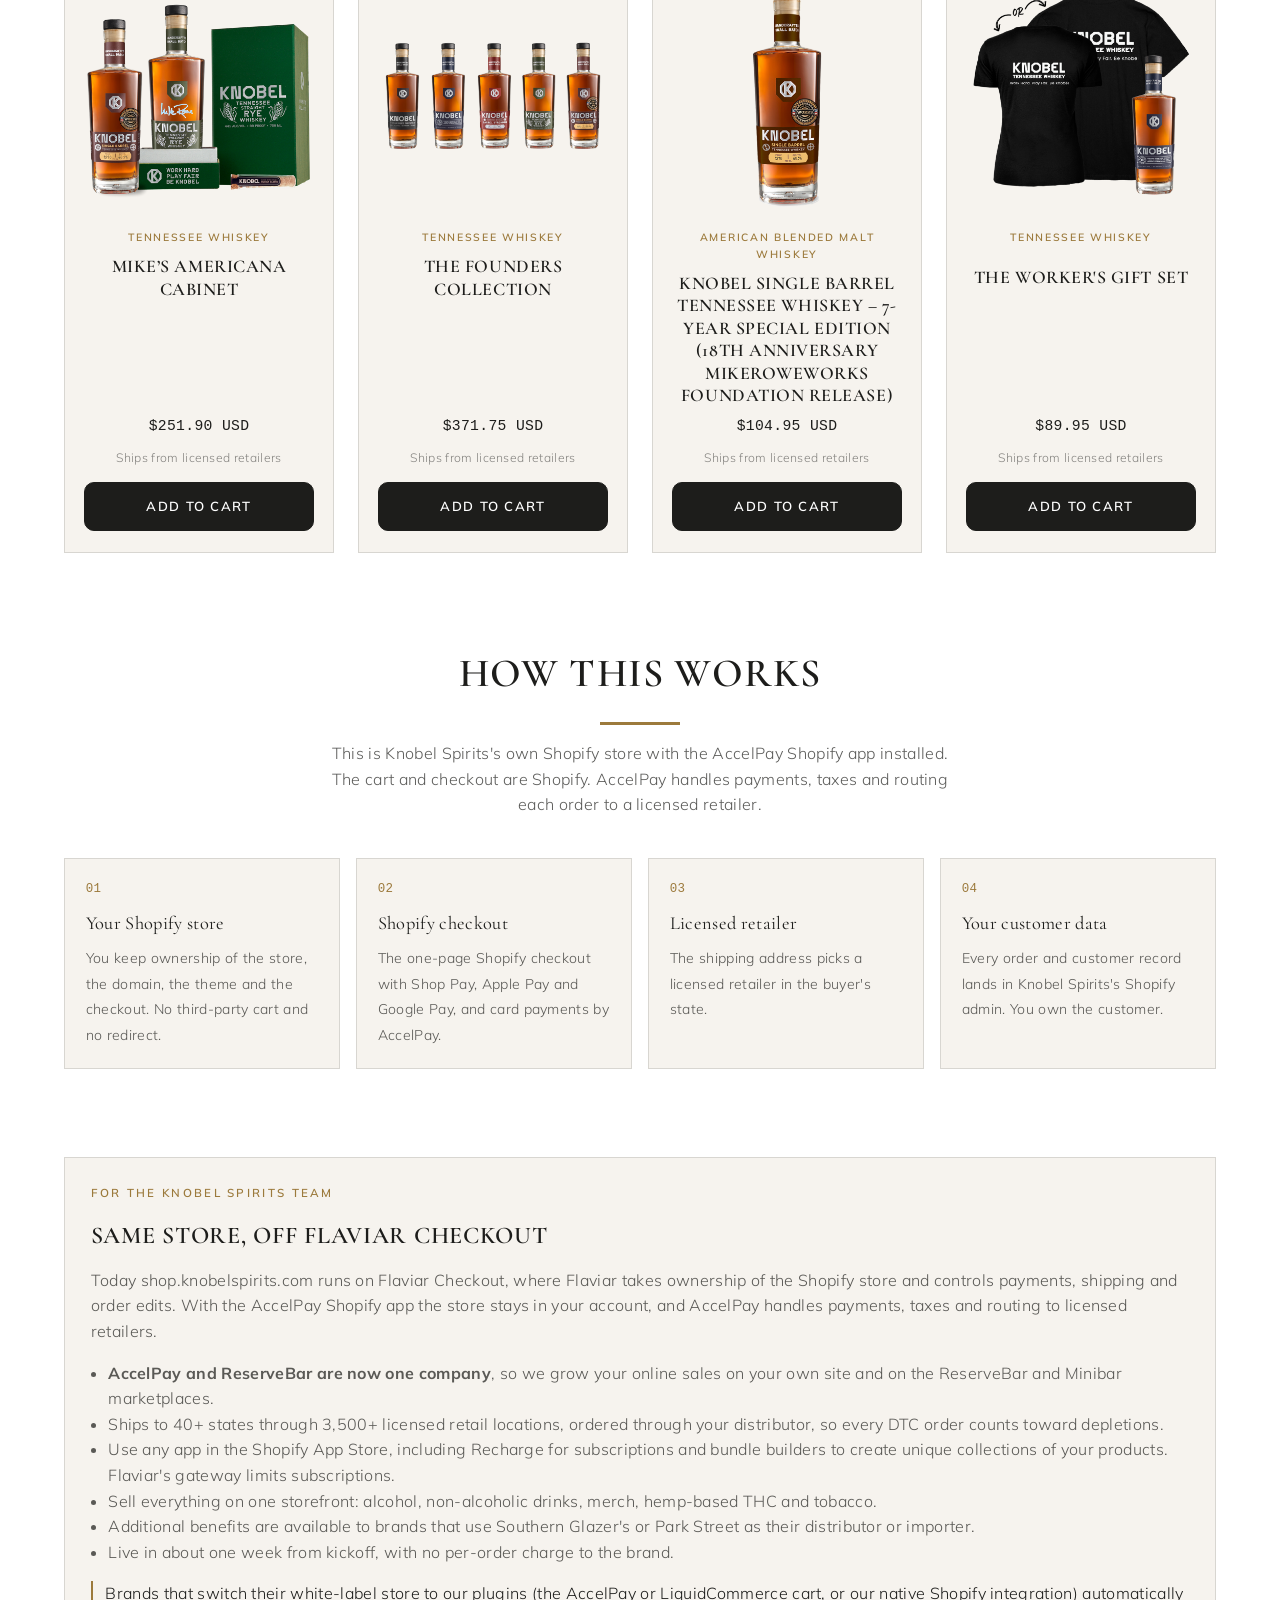
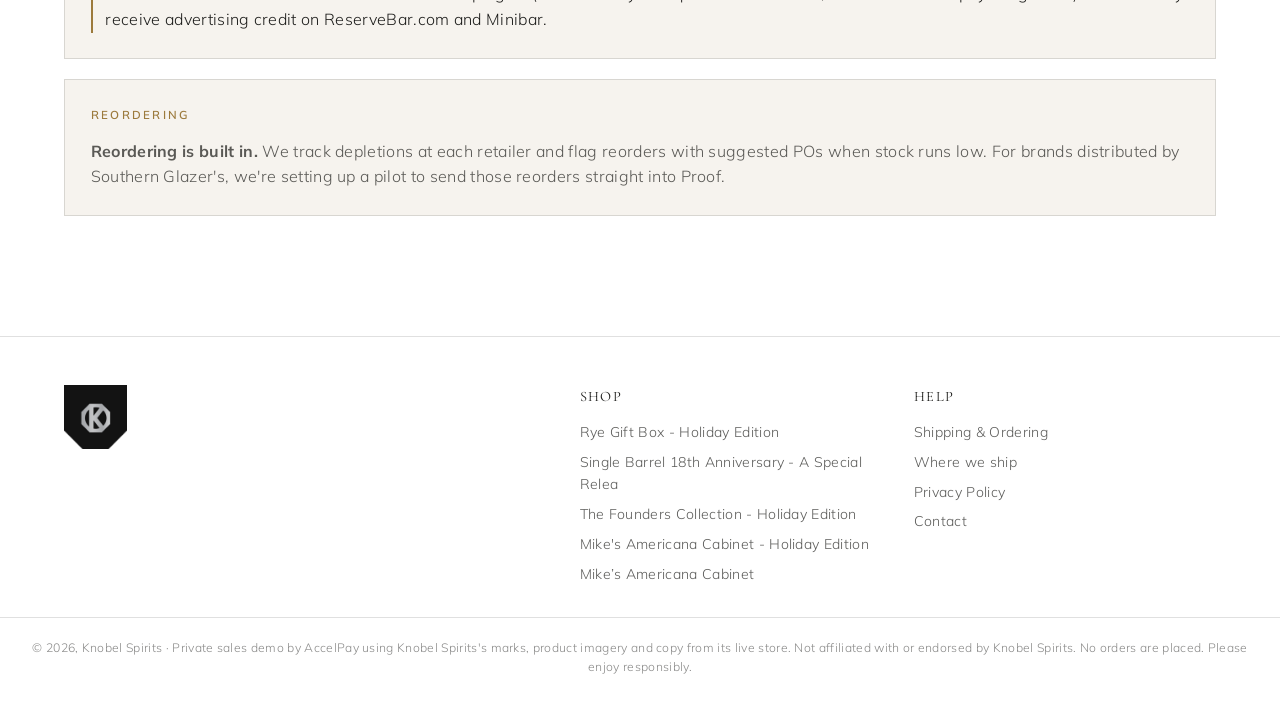
==== commit 4b1ae014: "Lead with AccelPay + ReserveBar one-company value prop" ====
--- a/index.html
+++ b/index.html
@@ -69,7 +69,7 @@
     <div class="eyebrow">For the Knobel Spirits team</div>
     <h2>Same store, off Flaviar Checkout</h2>
     <p style="margin:0 0 1rem">Today shop.knobelspirits.com runs on Flaviar Checkout, where Flaviar takes ownership of the Shopify store and controls payments, shipping and order edits. With the AccelPay Shopify app the store stays in your account, and AccelPay handles payments, taxes and routing to licensed retailers.</p>
-    <ul style="margin:0 0 1rem;padding-left:1.1rem"><li>Ships to 40+ states through 3,500+ licensed retail locations, ordered through your distributor, so every DTC order counts toward depletions.</li><li>Use any app in the Shopify App Store, including Recharge for subscriptions and bundle builders to create unique collections of your products. Flaviar's gateway limits subscriptions.</li><li>Sell everything on one storefront: alcohol, non-alcoholic drinks, merch, hemp-based THC and tobacco.</li><li>Additional benefits are available to brands that use Southern Glazer's or Park Street as their distributor or importer.</li><li>Live in about one week from kickoff, with no per-order charge to the brand.</li></ul>
+    <ul style="margin:0 0 1rem;padding-left:1.1rem"><li><b>AccelPay and ReserveBar are now one company</b>, so we grow your online sales on your own site and on the ReserveBar and Minibar marketplaces.</li><li>Ships to 40+ states through 3,500+ licensed retail locations, ordered through your distributor, so every DTC order counts toward depletions.</li><li>Use any app in the Shopify App Store, including Recharge for subscriptions and bundle builders to create unique collections of your products. Flaviar's gateway limits subscriptions.</li><li>Sell everything on one storefront: alcohol, non-alcoholic drinks, merch, hemp-based THC and tobacco.</li><li>Additional benefits are available to brands that use Southern Glazer's or Park Street as their distributor or importer.</li><li>Live in about one week from kickoff, with no per-order charge to the brand.</li></ul>
     <p class="credit">Brands that switch their white-label store to our plugins (the AccelPay or LiquidCommerce cart, or our native Shopify integration) automatically receive advertising credit on ReserveBar.com and Minibar.</p>
   </div>
   <div class="panel">
